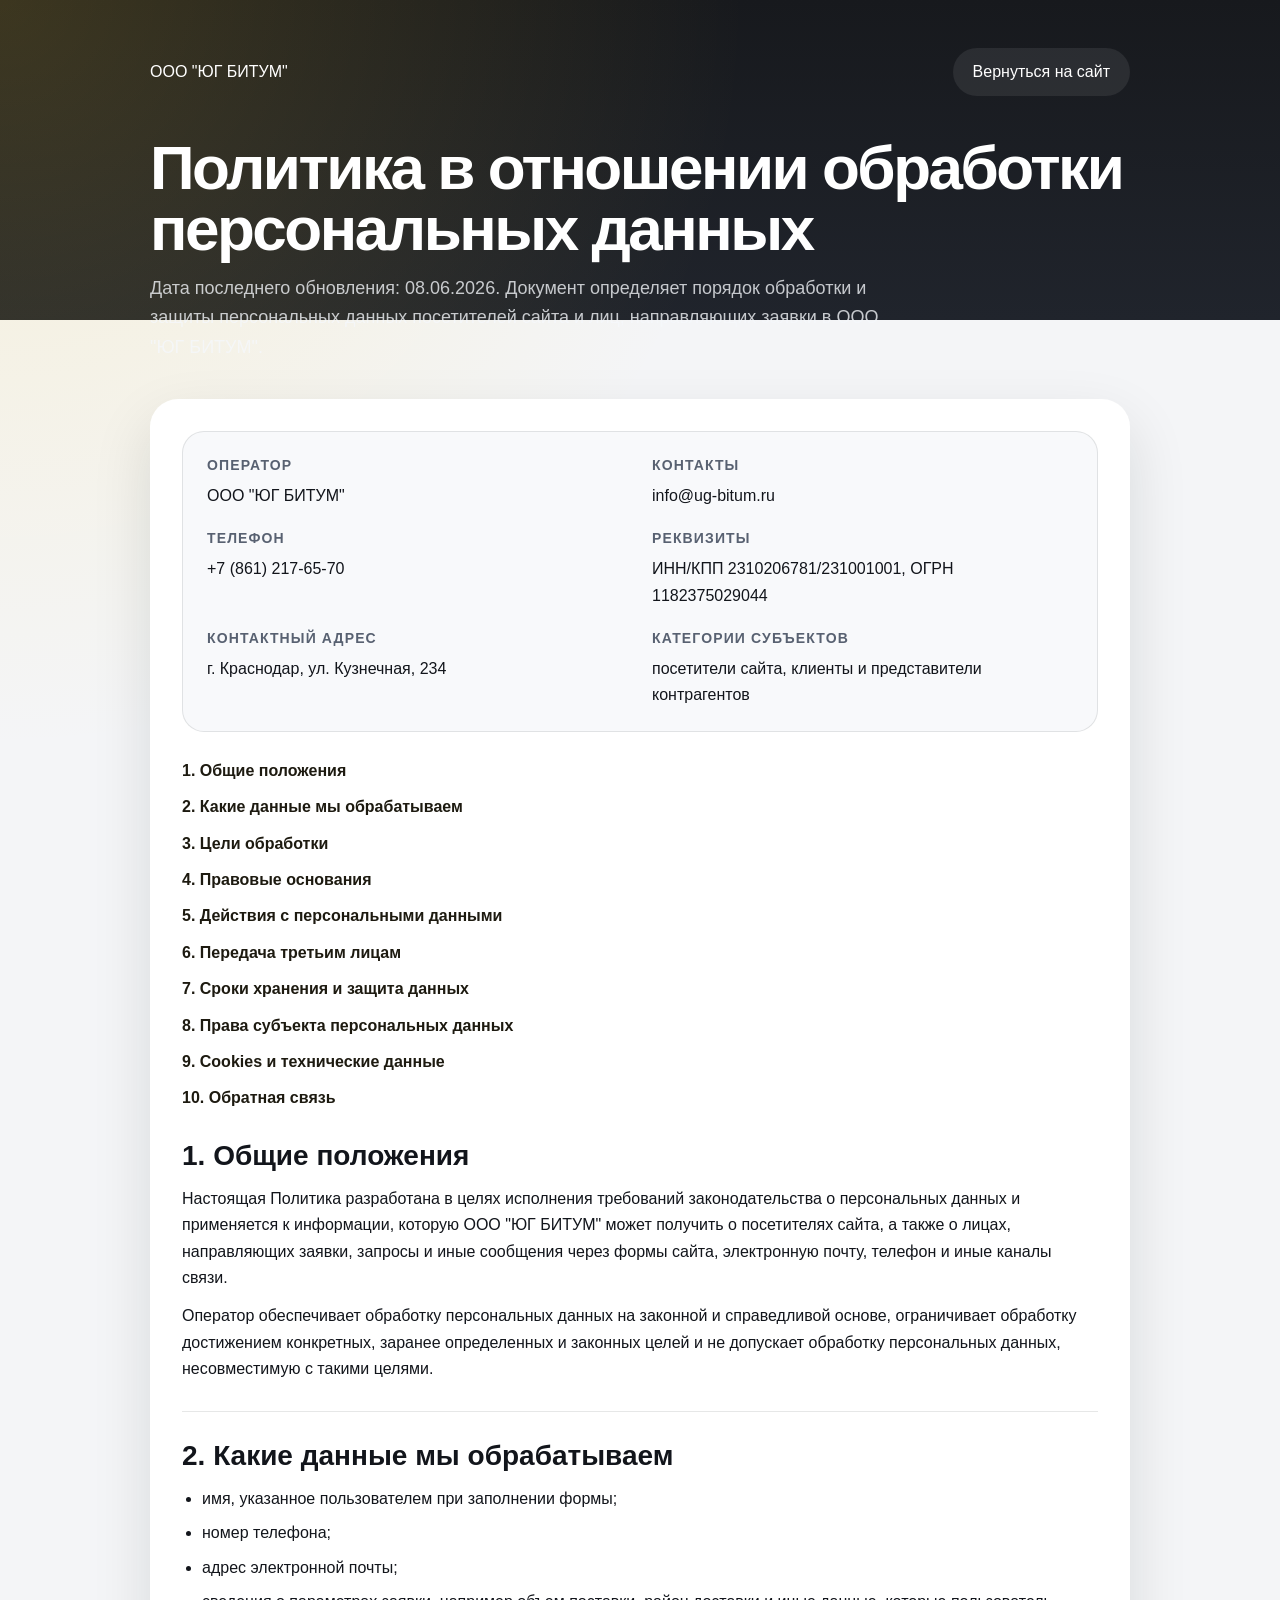
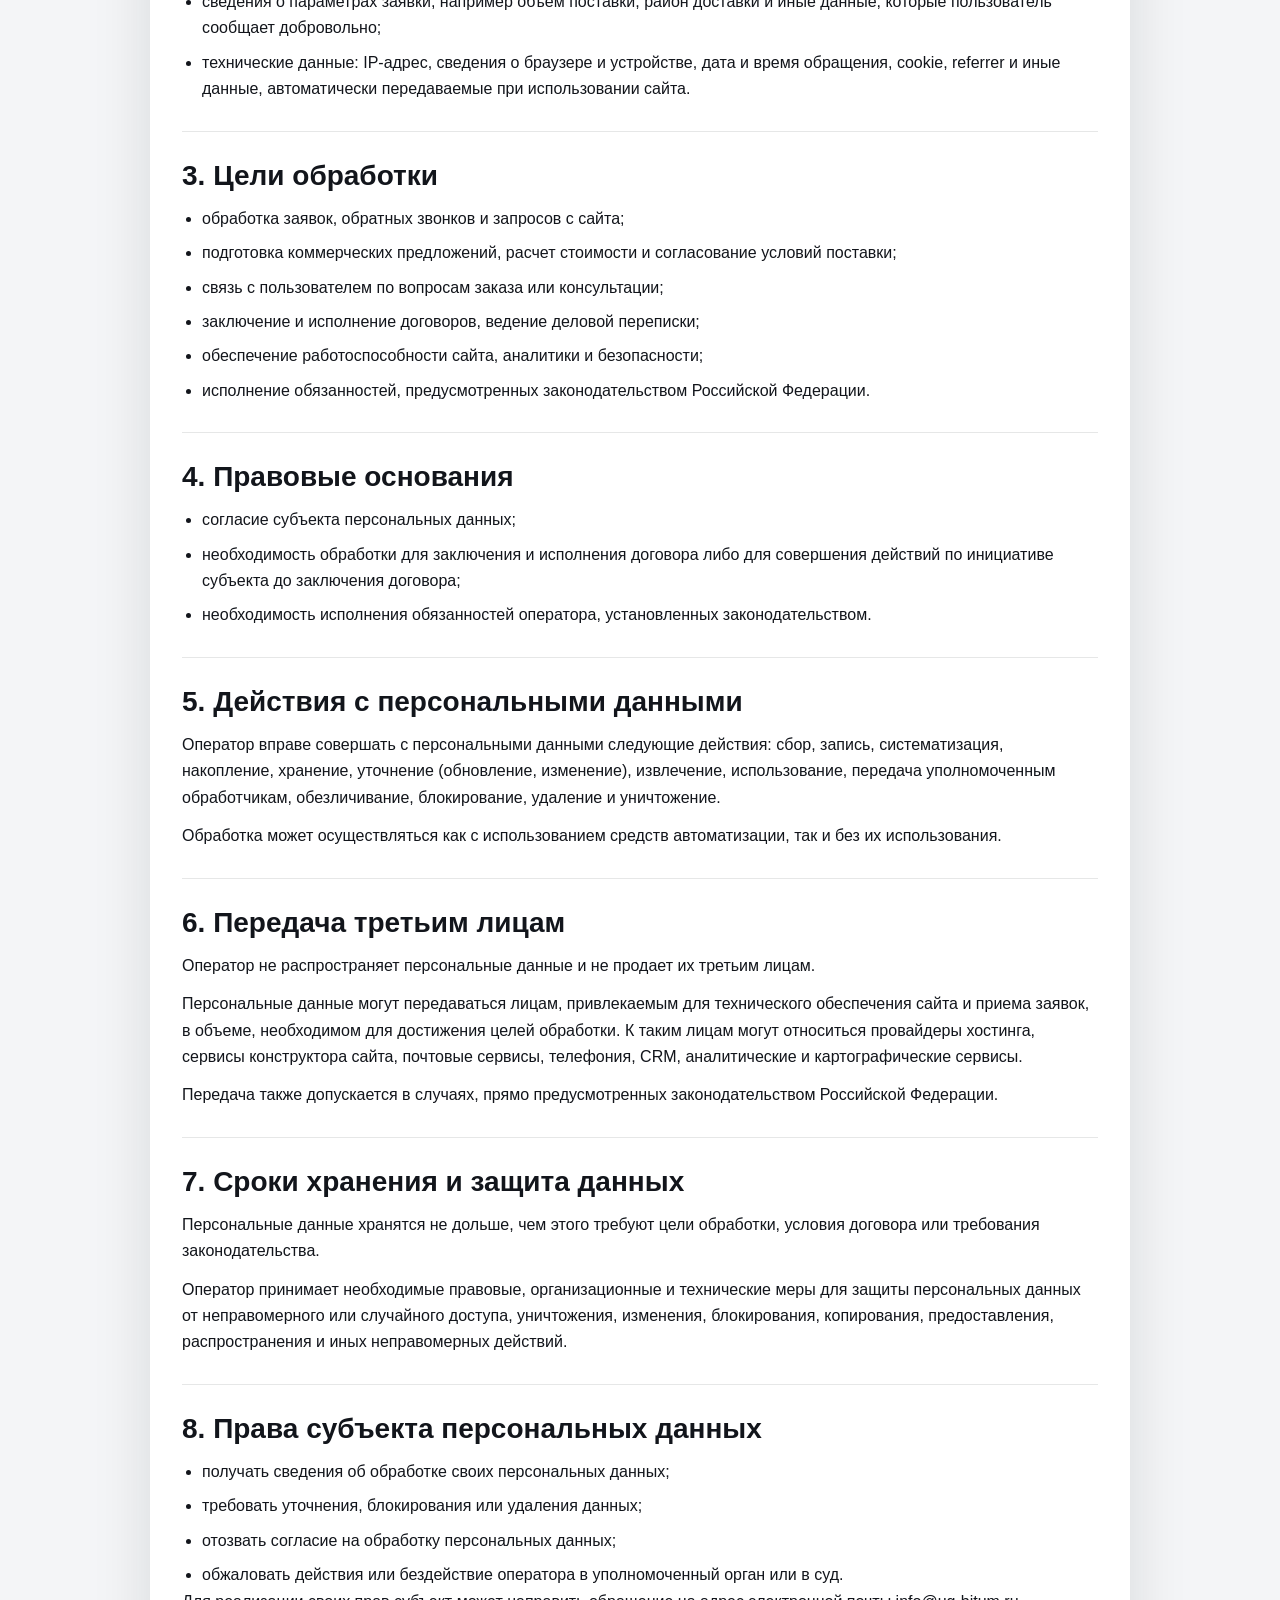
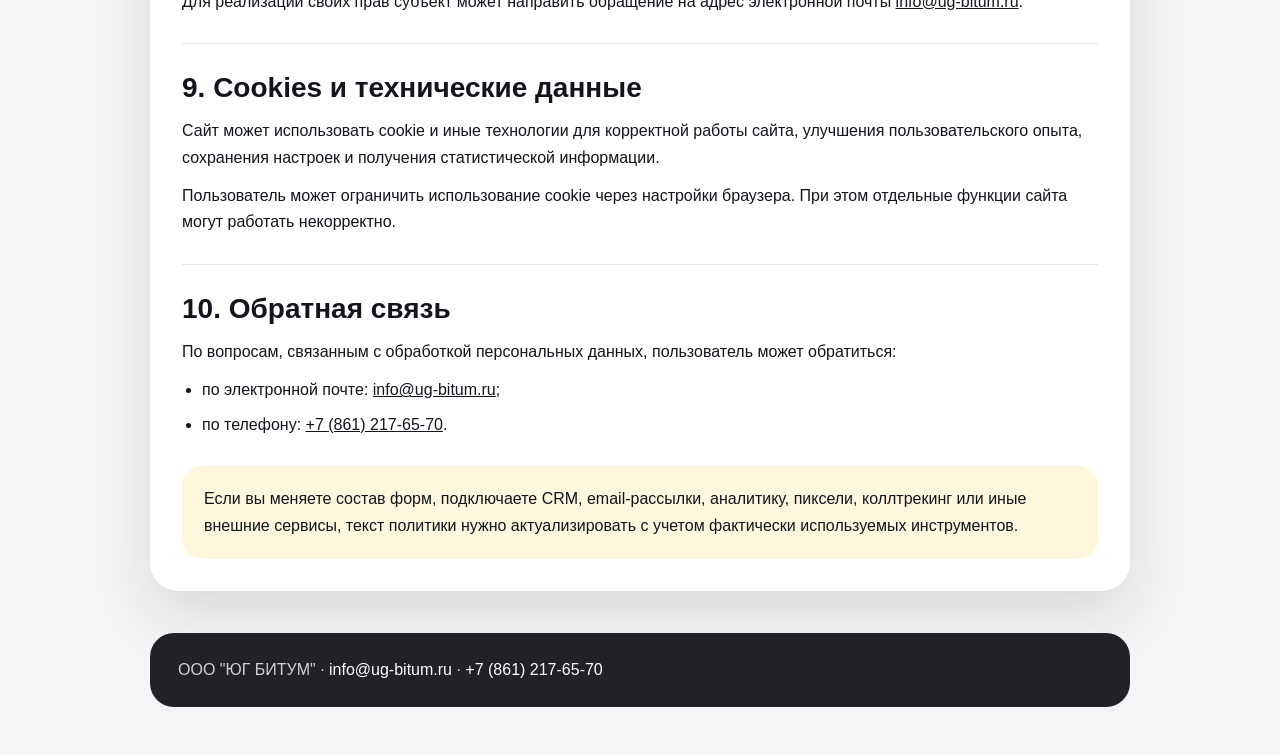
==== privacy-policy.html @ bb1b86b4 "Add files via upload" ====
<!DOCTYPE html>
<html lang="ru">
  <head>
    <meta charset="UTF-8" />
    <meta name="viewport" content="width=device-width, initial-scale=1.0" />
    <title>Политика в отношении обработки персональных данных | Юг Битум</title>
    <meta
      name="description"
      content="Политика в отношении обработки персональных данных ООО «ЮГ БИТУМ»."
    />
    <style>
      :root {
        color-scheme: light;
        --bg: #f4f5f7;
        --surface: #ffffff;
        --surface-dark: #212225;
        --text: #12151b;
        --text-soft: #586171;
        --line: rgba(18, 21, 27, 0.1);
        --accent: #ffcf2d;
        --accent-dark: #1d1a10;
        --shadow: 0 24px 60px rgba(18, 21, 27, 0.12);
      }

      * {
        box-sizing: border-box;
      }

      body {
        margin: 0;
        background:
          radial-gradient(circle at top left, rgba(255, 207, 45, 0.16), transparent 18%),
          linear-gradient(180deg, #17191d 0, #20242c 320px, var(--bg) 320px);
        color: var(--text);
        font:
          16px/1.65 -apple-system, BlinkMacSystemFont, "Segoe UI", sans-serif;
      }

      a {
        color: inherit;
      }

      .wrap {
        width: min(980px, calc(100% - 32px));
        margin: 0 auto;
      }

      .hero {
        padding: 48px 0 36px;
        color: #fff;
      }

      .hero__top {
        display: flex;
        align-items: center;
        justify-content: space-between;
        gap: 20px;
      }

      .hero__back {
        display: inline-flex;
        align-items: center;
        justify-content: center;
        min-height: 48px;
        padding: 0 20px;
        border-radius: 999px;
        background: rgba(255, 255, 255, 0.08);
        color: #fff;
        text-decoration: none;
      }

      .hero h1 {
        margin: 42px 0 14px;
        font-size: clamp(34px, 5vw, 62px);
        line-height: 0.98;
        letter-spacing: -0.04em;
      }

      .hero p {
        max-width: 760px;
        margin: 0;
        color: rgba(245, 247, 251, 0.78);
        font-size: 18px;
      }

      .card {
        margin: 0 auto 42px;
        padding: 32px;
        border-radius: 28px;
        background: var(--surface);
        box-shadow: var(--shadow);
      }

      .meta {
        display: grid;
        grid-template-columns: repeat(2, minmax(0, 1fr));
        gap: 18px 24px;
        margin-bottom: 26px;
        padding: 22px 24px;
        border-radius: 22px;
        background: #f8f9fb;
        border: 1px solid var(--line);
      }

      .meta strong {
        display: block;
        margin-bottom: 6px;
        font-size: 14px;
        color: var(--text-soft);
        text-transform: uppercase;
        letter-spacing: 0.08em;
      }

      .meta span,
      .meta a {
        color: var(--text);
        text-decoration: none;
      }

      .toc {
        display: grid;
        gap: 10px;
        margin: 0 0 28px;
        padding: 0;
        list-style: none;
      }

      .toc a {
        color: var(--accent-dark);
        font-weight: 700;
        text-decoration: none;
      }

      .policy-section + .policy-section {
        margin-top: 28px;
        padding-top: 28px;
        border-top: 1px solid var(--line);
      }

      .policy-section h2 {
        margin: 0 0 14px;
        font-size: 28px;
        line-height: 1.15;
      }

      .policy-section p {
        margin: 0 0 12px;
      }

      .policy-section ul {
        margin: 0;
        padding-left: 20px;
      }

      .policy-section li + li {
        margin-top: 8px;
      }

      .note {
        margin-top: 28px;
        padding: 20px 22px;
        border-radius: 20px;
        background: rgba(255, 207, 45, 0.16);
        color: var(--text);
      }

      .footer {
        padding: 0 0 48px;
      }

      .footer__box {
        padding: 24px 28px;
        border-radius: 24px;
        background: var(--surface-dark);
        color: rgba(245, 247, 251, 0.82);
      }

      .footer__box a {
        color: #fff;
        text-decoration: none;
      }

      @media (max-width: 760px) {
        .hero {
          padding-top: 28px;
        }

        .hero__top {
          align-items: flex-start;
          flex-direction: column;
        }

        .card {
          padding: 20px;
          border-radius: 22px;
        }

        .meta {
          grid-template-columns: 1fr;
          padding: 18px;
        }
      }
    </style>
  </head>
  <body>
    <header class="hero">
      <div class="wrap">
        <div class="hero__top">
          <div>ООО "ЮГ БИТУМ"</div>
          <a class="hero__back" href="./index.html">Вернуться на сайт</a>
        </div>
        <h1>Политика в отношении обработки персональных данных</h1>
        <p>
          Дата последнего обновления: 08.06.2026. Документ определяет порядок
          обработки и защиты персональных данных посетителей сайта и лиц,
          направляющих заявки в ООО "ЮГ БИТУМ".
        </p>
      </div>
    </header>

    <main class="wrap">
      <article class="card">
        <section class="meta" aria-label="Сведения об операторе">
          <div>
            <strong>Оператор</strong>
            <span>ООО "ЮГ БИТУМ"</span>
          </div>
          <div>
            <strong>Контакты</strong>
            <a href="mailto:info@ug-bitum.ru">info@ug-bitum.ru</a>
          </div>
          <div>
            <strong>Телефон</strong>
            <a href="tel:+78612176570">+7 (861) 217-65-70</a>
          </div>
          <div>
            <strong>Реквизиты</strong>
            <span>ИНН/КПП 2310206781/231001001, ОГРН 1182375029044</span>
          </div>
          <div>
            <strong>Контактный адрес</strong>
            <span>г. Краснодар, ул. Кузнечная, 234</span>
          </div>
          <div>
            <strong>Категории субъектов</strong>
            <span>посетители сайта, клиенты и представители контрагентов</span>
          </div>
        </section>

        <ul class="toc">
          <li><a href="#general">1. Общие положения</a></li>
          <li><a href="#data">2. Какие данные мы обрабатываем</a></li>
          <li><a href="#purposes">3. Цели обработки</a></li>
          <li><a href="#grounds">4. Правовые основания</a></li>
          <li><a href="#actions">5. Действия с персональными данными</a></li>
          <li><a href="#transfer">6. Передача третьим лицам</a></li>
          <li><a href="#terms">7. Сроки хранения и защита данных</a></li>
          <li><a href="#rights">8. Права субъекта персональных данных</a></li>
          <li><a href="#cookies">9. Cookies и технические данные</a></li>
          <li><a href="#contacts">10. Обратная связь</a></li>
        </ul>

        <section class="policy-section" id="general">
          <h2>1. Общие положения</h2>
          <p>
            Настоящая Политика разработана в целях исполнения требований
            законодательства о персональных данных и применяется к информации,
            которую ООО "ЮГ БИТУМ" может получить о посетителях сайта, а также о
            лицах, направляющих заявки, запросы и иные сообщения через формы
            сайта, электронную почту, телефон и иные каналы связи.
          </p>
          <p>
            Оператор обеспечивает обработку персональных данных на законной и
            справедливой основе, ограничивает обработку достижением конкретных,
            заранее определенных и законных целей и не допускает обработку
            персональных данных, несовместимую с такими целями.
          </p>
        </section>

        <section class="policy-section" id="data">
          <h2>2. Какие данные мы обрабатываем</h2>
          <ul>
            <li>имя, указанное пользователем при заполнении формы;</li>
            <li>номер телефона;</li>
            <li>адрес электронной почты;</li>
            <li>
              сведения о параметрах заявки, например объем поставки, район
              доставки и иные данные, которые пользователь сообщает добровольно;
            </li>
            <li>
              технические данные: IP-адрес, сведения о браузере и устройстве,
              дата и время обращения, cookie, referrer и иные данные,
              автоматически передаваемые при использовании сайта.
            </li>
          </ul>
        </section>

        <section class="policy-section" id="purposes">
          <h2>3. Цели обработки</h2>
          <ul>
            <li>обработка заявок, обратных звонков и запросов с сайта;</li>
            <li>
              подготовка коммерческих предложений, расчет стоимости и
              согласование условий поставки;
            </li>
            <li>связь с пользователем по вопросам заказа или консультации;</li>
            <li>
              заключение и исполнение договоров, ведение деловой переписки;
            </li>
            <li>
              обеспечение работоспособности сайта, аналитики и безопасности;
            </li>
            <li>
              исполнение обязанностей, предусмотренных законодательством
              Российской Федерации.
            </li>
          </ul>
        </section>

        <section class="policy-section" id="grounds">
          <h2>4. Правовые основания</h2>
          <ul>
            <li>согласие субъекта персональных данных;</li>
            <li>
              необходимость обработки для заключения и исполнения договора либо
              для совершения действий по инициативе субъекта до заключения
              договора;
            </li>
            <li>
              необходимость исполнения обязанностей оператора, установленных
              законодательством.
            </li>
          </ul>
        </section>

        <section class="policy-section" id="actions">
          <h2>5. Действия с персональными данными</h2>
          <p>
            Оператор вправе совершать с персональными данными следующие действия:
            сбор, запись, систематизация, накопление, хранение, уточнение
            (обновление, изменение), извлечение, использование, передача
            уполномоченным обработчикам, обезличивание, блокирование, удаление и
            уничтожение.
          </p>
          <p>
            Обработка может осуществляться как с использованием средств
            автоматизации, так и без их использования.
          </p>
        </section>

        <section class="policy-section" id="transfer">
          <h2>6. Передача третьим лицам</h2>
          <p>
            Оператор не распространяет персональные данные и не продает их
            третьим лицам.
          </p>
          <p>
            Персональные данные могут передаваться лицам, привлекаемым для
            технического обеспечения сайта и приема заявок, в объеме, необходимом
            для достижения целей обработки. К таким лицам могут относиться
            провайдеры хостинга, сервисы конструктора сайта, почтовые сервисы,
            телефония, CRM, аналитические и картографические сервисы.
          </p>
          <p>
            Передача также допускается в случаях, прямо предусмотренных
            законодательством Российской Федерации.
          </p>
        </section>

        <section class="policy-section" id="terms">
          <h2>7. Сроки хранения и защита данных</h2>
          <p>
            Персональные данные хранятся не дольше, чем этого требуют цели
            обработки, условия договора или требования законодательства.
          </p>
          <p>
            Оператор принимает необходимые правовые, организационные и
            технические меры для защиты персональных данных от неправомерного или
            случайного доступа, уничтожения, изменения, блокирования,
            копирования, предоставления, распространения и иных неправомерных
            действий.
          </p>
        </section>

        <section class="policy-section" id="rights">
          <h2>8. Права субъекта персональных данных</h2>
          <ul>
            <li>получать сведения об обработке своих персональных данных;</li>
            <li>требовать уточнения, блокирования или удаления данных;</li>
            <li>отозвать согласие на обработку персональных данных;</li>
            <li>обжаловать действия или бездействие оператора в уполномоченный орган или в суд.</li>
          </ul>
          <p>
            Для реализации своих прав субъект может направить обращение на адрес
            электронной почты
            <a href="mailto:info@ug-bitum.ru">info@ug-bitum.ru</a>.
          </p>
        </section>

        <section class="policy-section" id="cookies">
          <h2>9. Cookies и технические данные</h2>
          <p>
            Сайт может использовать cookie и иные технологии для корректной
            работы сайта, улучшения пользовательского опыта, сохранения настроек
            и получения статистической информации.
          </p>
          <p>
            Пользователь может ограничить использование cookie через настройки
            браузера. При этом отдельные функции сайта могут работать некорректно.
          </p>
        </section>

        <section class="policy-section" id="contacts">
          <h2>10. Обратная связь</h2>
          <p>
            По вопросам, связанным с обработкой персональных данных, пользователь
            может обратиться:
          </p>
          <ul>
            <li>по электронной почте: <a href="mailto:info@ug-bitum.ru">info@ug-bitum.ru</a>;</li>
            <li>по телефону: <a href="tel:+78612176570">+7 (861) 217-65-70</a>.</li>
          </ul>
        </section>

        <div class="note">
          Если вы меняете состав форм, подключаете CRM, email-рассылки,
          аналитику, пиксели, коллтрекинг или иные внешние сервисы, текст
          политики нужно актуализировать с учетом фактически используемых
          инструментов.
        </div>
      </article>
    </main>

    <footer class="footer">
      <div class="wrap">
        <div class="footer__box">
          ООО "ЮГ БИТУМ" ·
          <a href="mailto:info@ug-bitum.ru">info@ug-bitum.ru</a> ·
          <a href="tel:+78612176570">+7 (861) 217-65-70</a>
        </div>
      </div>
    </footer>
  </body>
</html>
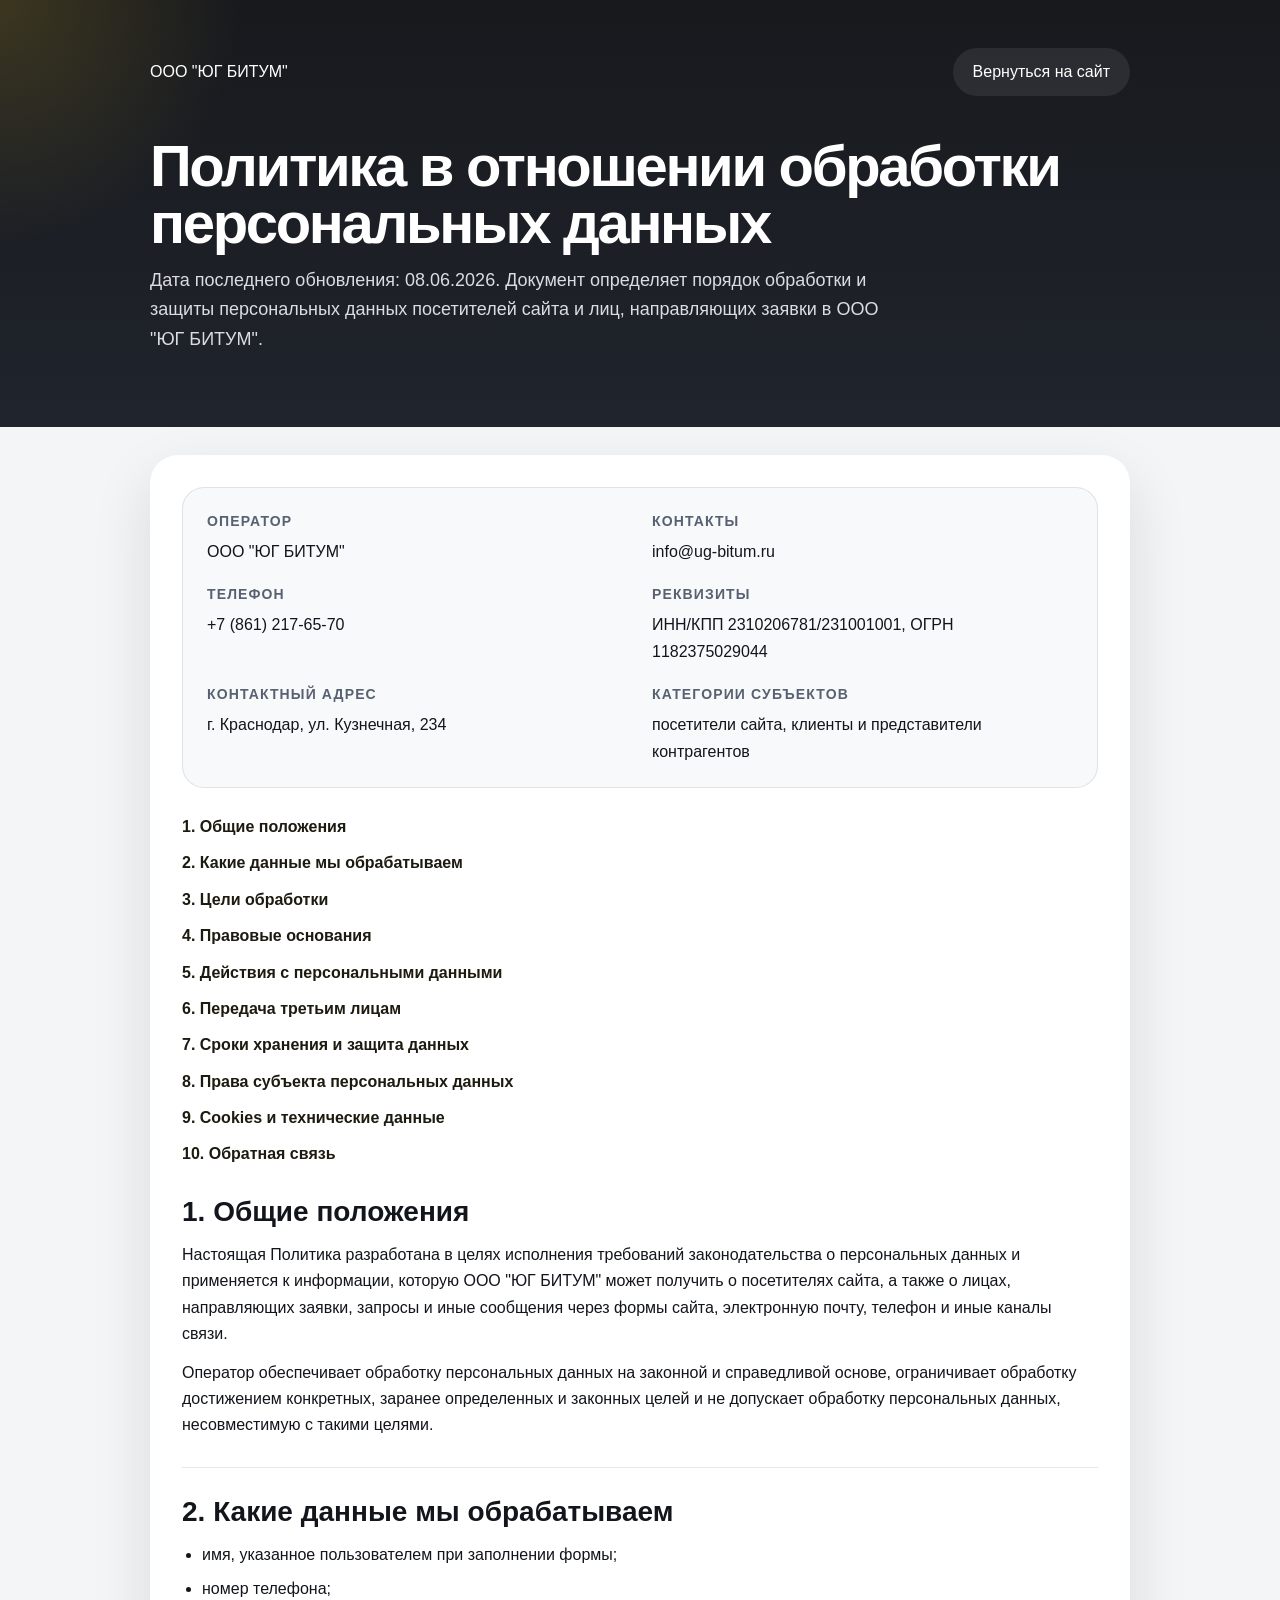
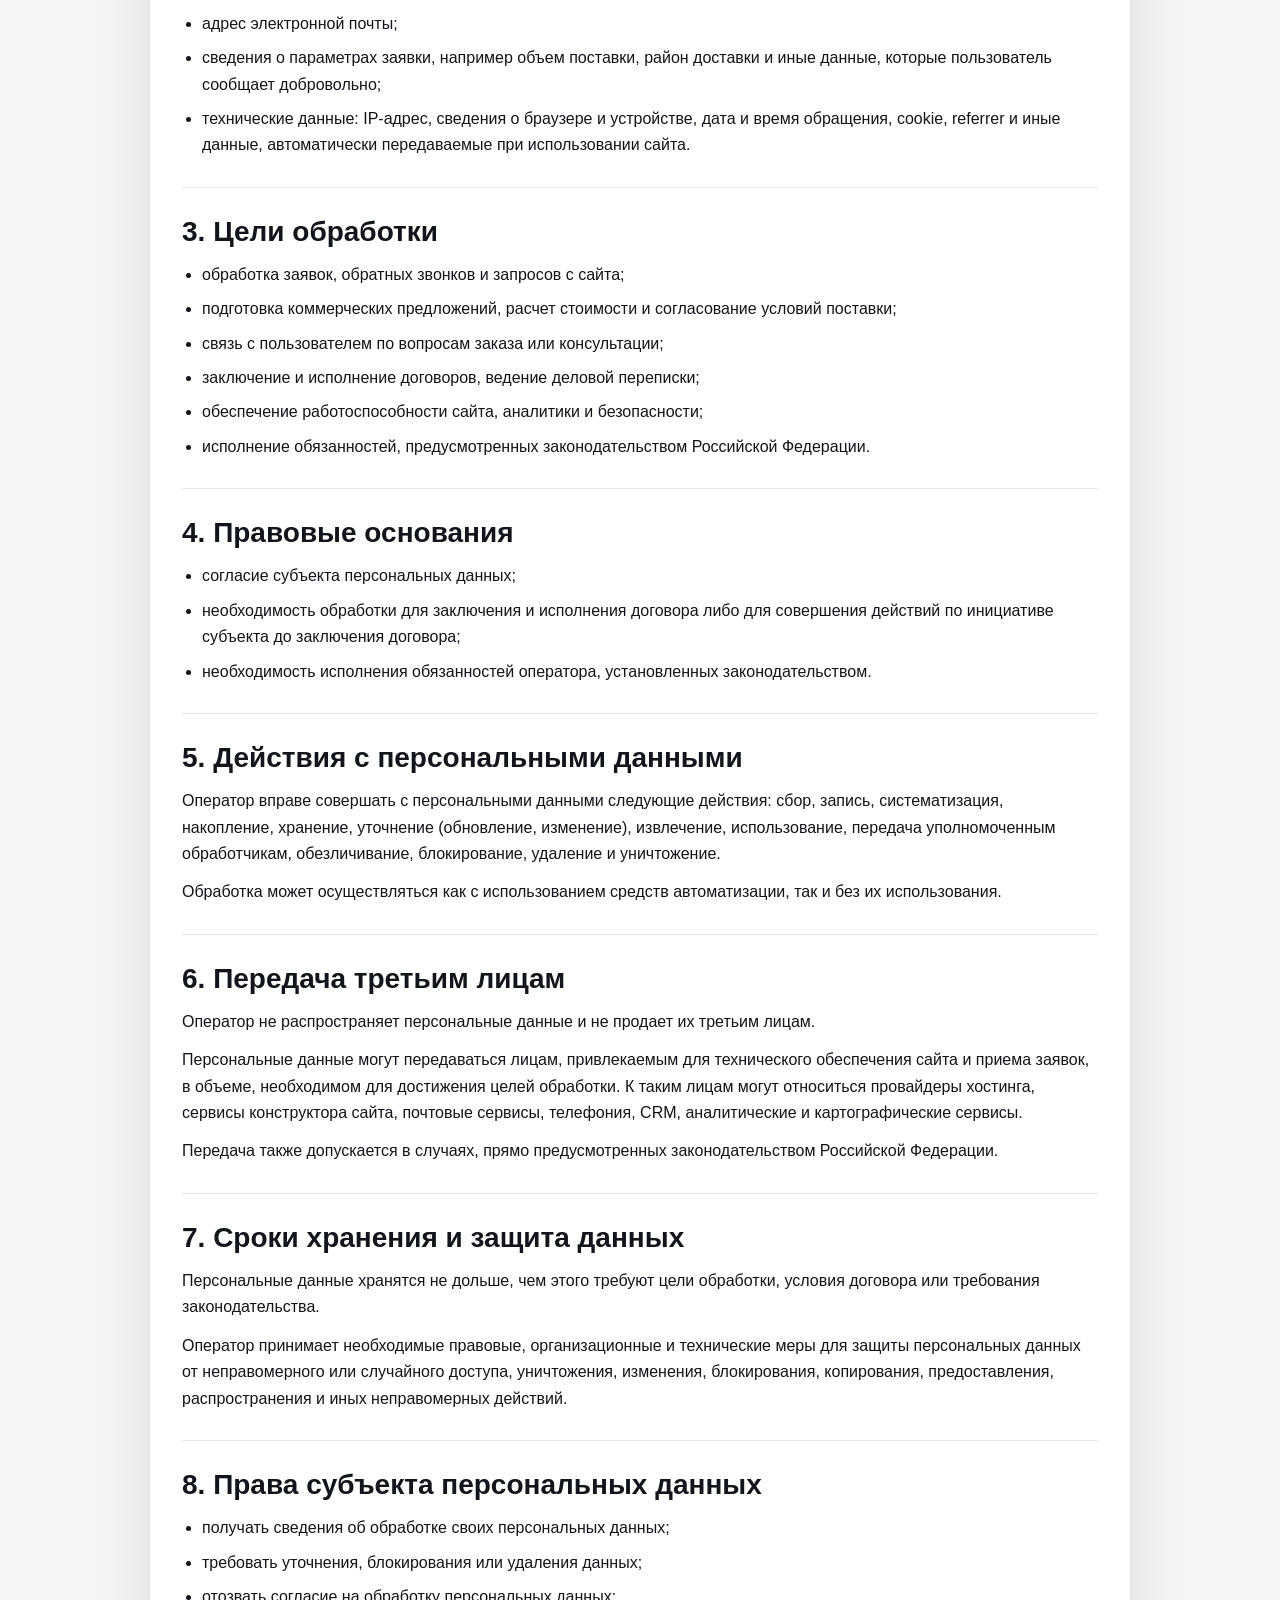
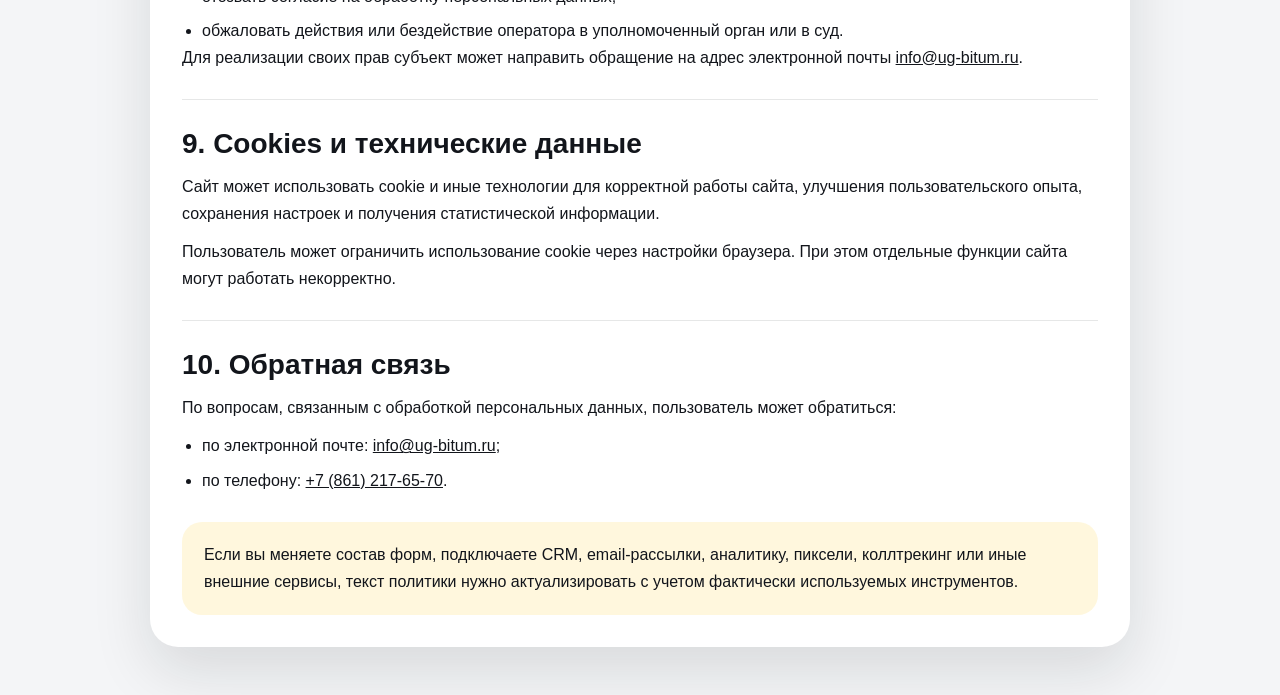
==== commit 5d334819: "Add files via upload" ====
--- a/privacy-policy.html
+++ b/privacy-policy.html
@@ -28,9 +28,7 @@
 
       body {
         margin: 0;
-        background:
-          radial-gradient(circle at top left, rgba(255, 207, 45, 0.16), transparent 18%),
-          linear-gradient(180deg, #17191d 0, #20242c 320px, var(--bg) 320px);
+        background: var(--bg);
         color: var(--text);
         font:
           16px/1.65 -apple-system, BlinkMacSystemFont, "Segoe UI", sans-serif;
@@ -46,7 +44,10 @@
       }
 
       .hero {
-        padding: 48px 0 36px;
+        padding: 48px 0 72px;
+        background:
+          radial-gradient(circle at top left, rgba(255, 207, 45, 0.16), transparent 18%),
+          linear-gradient(180deg, #17191d 0, #20242c 100%);
         color: #fff;
       }
 
@@ -71,7 +72,7 @@
 
       .hero h1 {
         margin: 42px 0 14px;
-        font-size: clamp(34px, 5vw, 62px);
+        font-size: clamp(34px, 5vw, 58px);
         line-height: 0.98;
         letter-spacing: -0.04em;
       }
@@ -79,12 +80,16 @@
       .hero p {
         max-width: 760px;
         margin: 0;
-        color: rgba(245, 247, 251, 0.78);
+        color: rgba(245, 247, 251, 0.88);
         font-size: 18px;
       }
 
+      main {
+        padding: 28px 0 48px;
+      }
+
       .card {
-        margin: 0 auto 42px;
+        margin: 0 auto;
         padding: 32px;
         border-radius: 28px;
         background: var(--surface);
@@ -164,25 +169,9 @@
         color: var(--text);
       }
 
-      .footer {
-        padding: 0 0 48px;
-      }
-
-      .footer__box {
-        padding: 24px 28px;
-        border-radius: 24px;
-        background: var(--surface-dark);
-        color: rgba(245, 247, 251, 0.82);
-      }
-
-      .footer__box a {
-        color: #fff;
-        text-decoration: none;
-      }
-
       @media (max-width: 760px) {
         .hero {
-          padding-top: 28px;
+          padding: 28px 0 40px;
         }
 
         .hero__top {
@@ -431,14 +420,5 @@
       </article>
     </main>
 
-    <footer class="footer">
-      <div class="wrap">
-        <div class="footer__box">
-          ООО "ЮГ БИТУМ" ·
-          <a href="mailto:info@ug-bitum.ru">info@ug-bitum.ru</a> ·
-          <a href="tel:+78612176570">+7 (861) 217-65-70</a>
-        </div>
-      </div>
-    </footer>
   </body>
 </html>
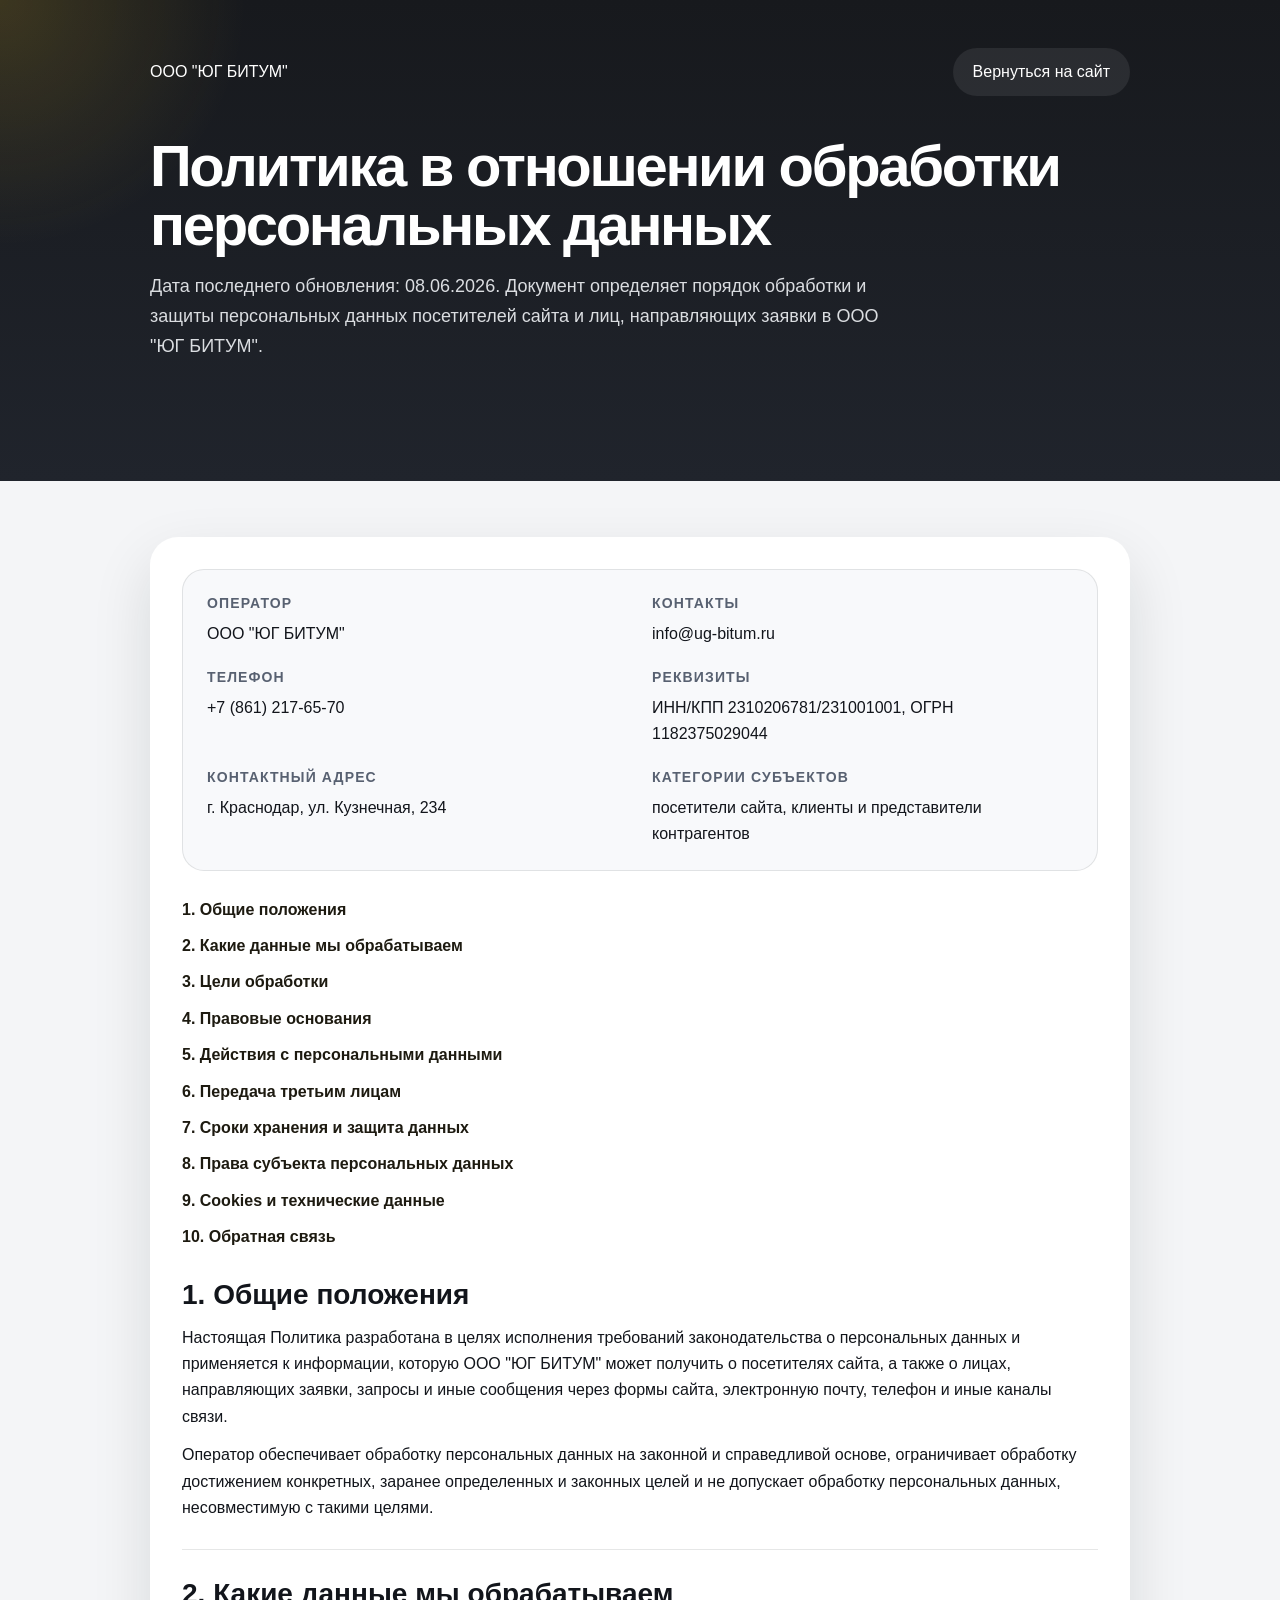
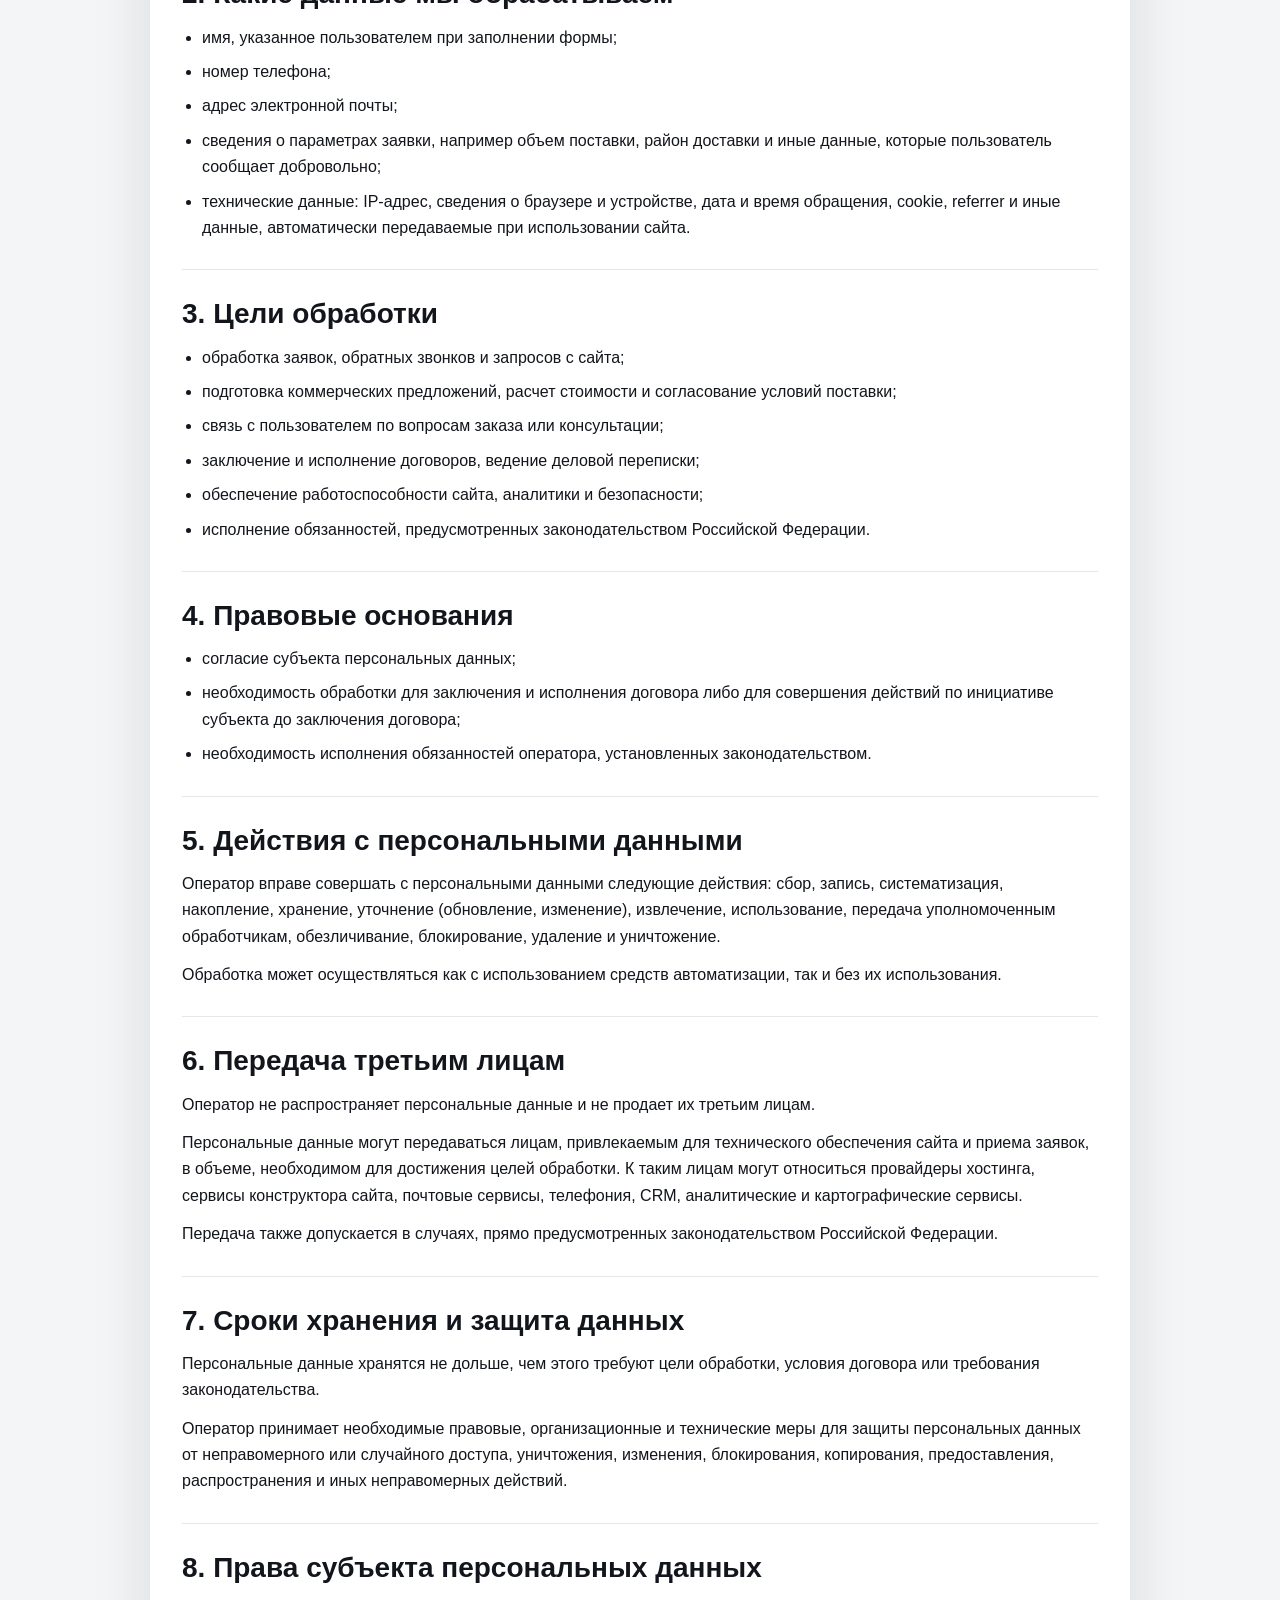
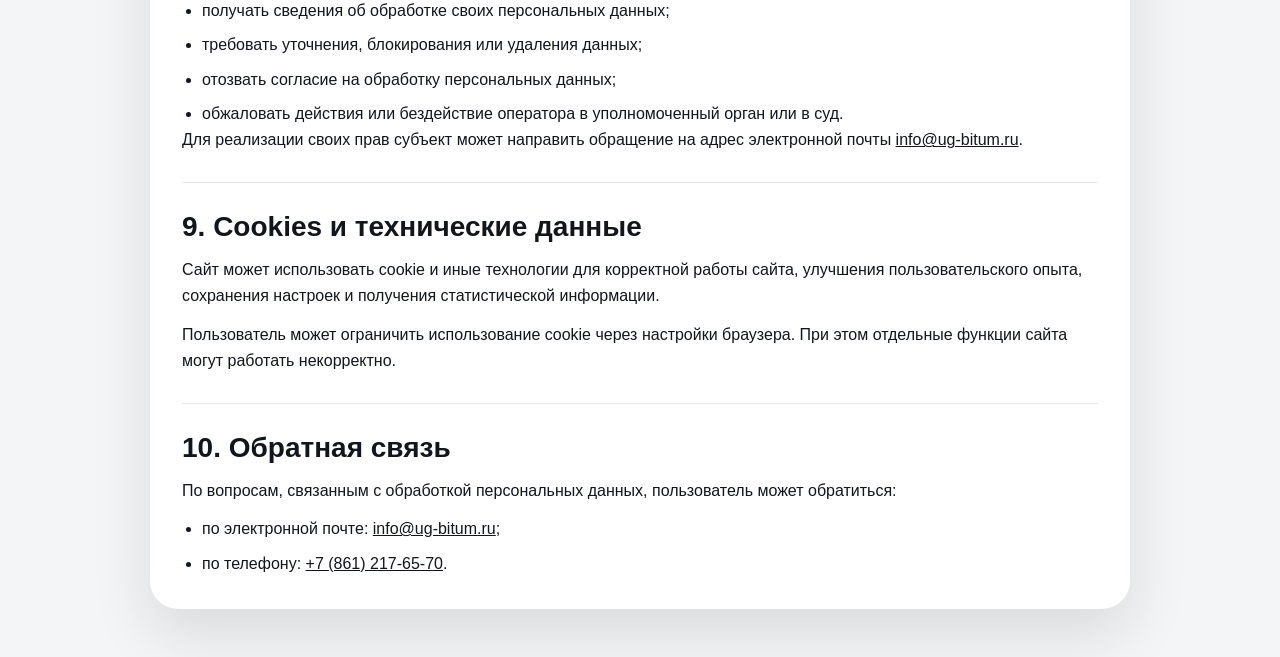
==== commit 6ee96033: "Add files via upload" ====
--- a/privacy-policy.html
+++ b/privacy-policy.html
@@ -44,7 +44,7 @@
       }
 
       .hero {
-        padding: 48px 0 72px;
+        padding: 48px 0 120px;
         background:
           radial-gradient(circle at top left, rgba(255, 207, 45, 0.16), transparent 18%),
           linear-gradient(180deg, #17191d 0, #20242c 100%);
@@ -56,6 +56,7 @@
         align-items: center;
         justify-content: space-between;
         gap: 20px;
+        margin-bottom: 40px;
       }
 
       .hero__back {
@@ -71,9 +72,10 @@
       }
 
       .hero h1 {
-        margin: 42px 0 14px;
+        max-width: 980px;
+        margin: 0 0 18px;
         font-size: clamp(34px, 5vw, 58px);
-        line-height: 0.98;
+        line-height: 1.02;
         letter-spacing: -0.04em;
       }
 
@@ -85,7 +87,7 @@
       }
 
       main {
-        padding: 28px 0 48px;
+        padding: 56px 0 48px;
       }
 
       .card {
@@ -161,17 +163,9 @@
         margin-top: 8px;
       }
 
-      .note {
-        margin-top: 28px;
-        padding: 20px 22px;
-        border-radius: 20px;
-        background: rgba(255, 207, 45, 0.16);
-        color: var(--text);
-      }
-
       @media (max-width: 760px) {
         .hero {
-          padding: 28px 0 40px;
+          padding: 28px 0 72px;
         }
 
         .hero__top {
@@ -187,6 +181,10 @@
         .meta {
           grid-template-columns: 1fr;
           padding: 18px;
+        }
+
+        main {
+          padding-top: 24px;
         }
       }
     </style>
@@ -410,13 +408,6 @@
             <li>по телефону: <a href="tel:+78612176570">+7 (861) 217-65-70</a>.</li>
           </ul>
         </section>
-
-        <div class="note">
-          Если вы меняете состав форм, подключаете CRM, email-рассылки,
-          аналитику, пиксели, коллтрекинг или иные внешние сервисы, текст
-          политики нужно актуализировать с учетом фактически используемых
-          инструментов.
-        </div>
       </article>
     </main>
 
